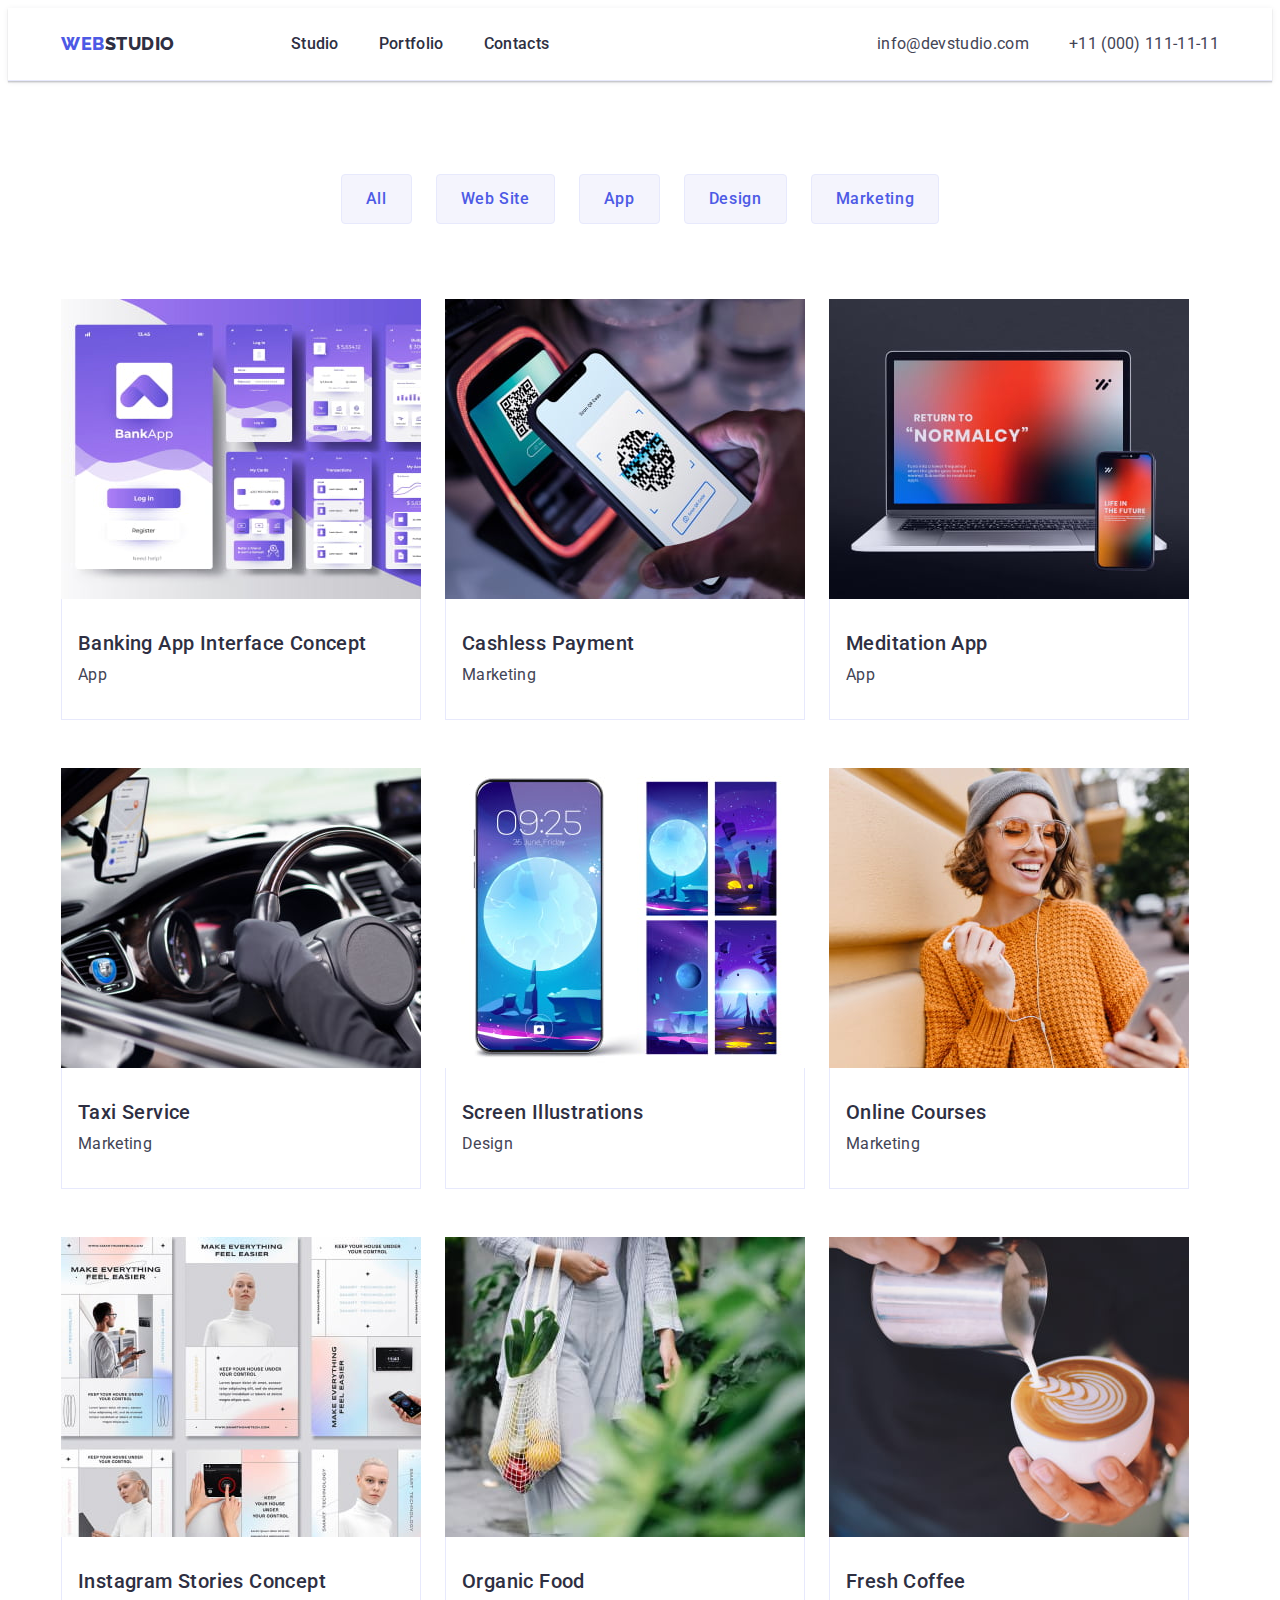
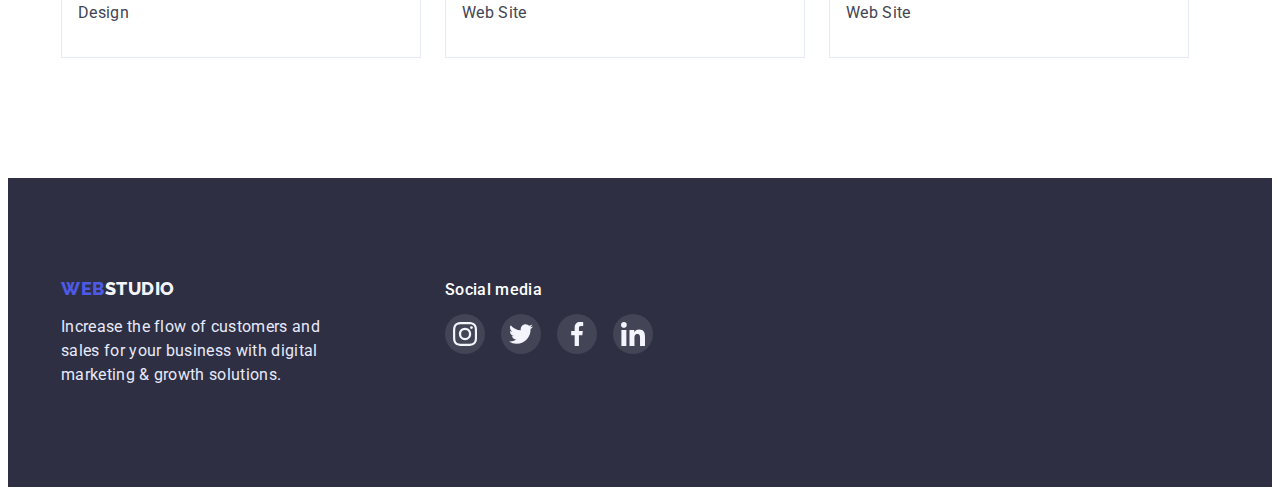
==== portfolio.html @ a37467e9 "Initial commit" ====
<!DOCTYPE html>
<html lang="en">
  <head>
    <meta charset="UTF-8" />
    <meta http-equiv="X-UA-Compatible" content="IE=edge" />
    <meta name="viewport" content="width=device-width, initial-scale=1.0" />
    <title>Document</title>

    <link rel="preconnect" href="https://fonts.googleapis.com" />
    <link rel="preconnect" href="https://fonts.gstatic.com" crossorigin />
    <link
      href="https://fonts.googleapis.com/css2?family=Raleway:wght@800&family=Roboto:wght@400;500;700&display=swap"
      rel="stylesheet"
    />
    <link
      rel="stylesheet"
      href="https://cdnjs.cloudflare.com/ajax/libs/modern-normalize/1.1.0/modern-normalize.min.css"
      integrity="sha512-wpPYUAdjBVSE4KJnH1VR1HeZfpl1ub8YT/NKx4PuQ5NmX2tKuGu6U/JRp5y+Y8XG2tV+wKQpNHVUX03MfMFn9Q=="
      crossorigin="anonymous"
      referrerpolicy="no-referrer"
    />
    <link rel="stylesheet" href="./css/styles.css" />
  </head>
  <body>
    <!-- header -->
    <header class="header">
      <div class="container header-container">
        <nav class="list header-nav">
          <a href="./index.html" class="header-logo link"
            >Web<span class="header-logo-span link">Studio</span></a
          >

          <ul class="list header-nav">
            <li class="header-item">
              <a href="./index.html" class="header-link-text link">Studio</a>
            </li>

            <li class="header-item">
              <a href="./portfolio.html" class="header-link-text link"> Portfolio</a>
            </li>

            <li class="header-item">
              <a href="" class="header-link-text link"> Contacts</a>
            </li>
          </ul>
        </nav>

        <address class="list header-address">
          <ul class="list address-menu">
            <li>
              <a
                href="mailto:info@devstudio.com"
                class="link header-contacts link-color"
                >info@devstudio.com</a
              >
            </li>
            <li>
              <a
                href="tel:+110001111111"
                class="link header-contacts link-color"
                >+11 (000) 111-11-11</a
              >
            </li>
          </ul>
        </address>
      </div>
    </header>
    <main>
      <section class="porftolio-section">
        <div class="container">
          <h1 class="visually-hidden">Portfolio</h1>

          <ul class="list btn-container">
            <li>
              <button type="button" class="btn">All</button>
            </li>
            <li>
              <button type="button" class="btn">Web Site</button>
            </li>
            <li>
              <button type="button" class="btn">App</button>
            </li>
            <li>
              <button type="button" class="btn">Design</button>
            </li>
            <li>
              <button type="button" class="btn">Marketing</button>
            </li>
          </ul>

          <ul class="list photo-container">
            <li class="border">
              <a href="" class="link photo-link">
                <img
                  src="./images/section-one-photo.jpg"
                  alt=" App"
                  width="360"
                  height="300"
                />
                <div class="bottom-text">
                  <h2 class="photo-text">Banking App Interface Concept</h2>
                  <p class="photo-comment">App</p>
                </div>
              </a>
            </li>
            <li class="border">
              <a href="" class="link photo-link">
                <img
                  src="./images/section-one-photo-t.jpg"
                  alt="Payment"
                  width="360"
                  height="300"
                />
                <div class="bottom-text">
                  <h2 class="photo-text">Cashless Payment</h2>
                  <p class="photo-comment">Marketing</p>
                </div>
              </a>
            </li>
            <li class="border">
              <a href="" class="link photo-link">
                <img
                  src="./images/section-one-photo-l.jpg"
                  alt="App"
                  width="360"
                  height="300"
                />
                <div class="bottom-text">
                  <h2 class="photo-text">Meditation App</h2>
                  <p class="photo-comment">App</p>
                </div>
              </a>
            </li>
            <li class="border">
              <a href="" class="link photo-link">
                <img
                  src="./images/section-two-photo.jpg"
                  alt="Taxi Service"
                  width="360"
                  height="300"
                />
                <div class="bottom-text">
                  <h2 class="photo-text">Taxi Service</h2>
                  <p class="photo-comment">Marketing</p>
                </div>
              </a>
            </li>
            <li class="border">
              <a href="" class="link photo-link">
                <img
                  src="./images/section-two-photo-t.jpg"
                  alt="Design"
                  width="360"
                  height="300"
                />
                <div class="bottom-text">
                  <h2 class="photo-text">Screen Illustrations</h2>
                  <p class="photo-comment">Design</p>
                </div>
              </a>
            </li>
            <li class="border">
              <a href="" class="link photo-link">
                <img
                  src="./images/section-two-photo-l.jpg"
                  alt="Online Courses"
                  width="360"
                  height="300"
                />
                <div class="bottom-text">
                  <h2 class="photo-text">Online Courses</h2>
                  <p class="photo-comment">Marketing</p>
                </div>
              </a>
            </li>
            <li class="border">
              <a href="" class="link photo-link">
                <img
                  src="./images/section-last-o.jpg"
                  alt="Instagram Stories"
                  width="360"
                  height="300"
                />
                <div class="bottom-text">
                  <h2 class="photo-text">Instagram Stories Concept</h2>
                  <p class="photo-comment">Design</p>
                </div>
              </a>
            </li>
            <li class="border">
              <a href="" class="link photo-link">
                <img
                  src="./images/section-last-photo-lemons.jpg"
                  alt="Web Site"
                  width="360"
                  height="300"
                />
                <div class="bottom-text">
                  <h2 class="photo-text">Organic Food</h2>
                  <p class="photo-comment">Web Site</p>
                </div>
              </a>
            </li>
            <li class="border">
              <a href="" class="link photo-link">
                <img
                  src="./images/section-last-l.jpg"
                  alt="Fresh Coffee"
                  width="360"
                  height="300"
                />
                <div class="bottom-text">
                  <h2 class="photo-text">Fresh Coffee</h2>
                  <p class="photo-comment">Web Site</p>
                </div>
              </a>
            </li>
          </ul>
        </div>
      </section>
    </main>
   <!-- footer  -->
   <footer class="footer">
    <div class="footer-container container">
      <div>
      <a href="./index.html" class="footer-logo link"
        >Web<span class="footer-span">Studio</span></a
      >
      <p class="footer-comment">
        Increase the flow of customers and sales for your business with
        digital marketing & growth solutions.
      </p>
    </div>
      <div class="social-media-container">
        <p class="our-social-media">Social media</p>
        <ul class="list social-media-list">
          <li class="link">
            <a class="footer-social-media-link" href="">
              <svg class="footer-social">
                <use href="./images/symbol-defs.svg#icon-instagram-2"></use>
              </svg>
            </a>
          </li>
          <li class="link">
            <a class="footer-social-media-link" href="">
              <svg class="footer-social">
                <use href="./images/symbol-defs.svg#icon-twitter-1"></use>
              </svg>
            </a>
          </li>
          <li class="link">
            <a class="footer-social-media-link" href="">
              <svg class="footer-social">
                <use href="./images/symbol-defs.svg#icon-facebook-1"></use>
              </svg>
            </a>
          </li>
          <li class="link">
            <a class="footer-social-media-link" href="">
              <svg class="footer-social">
                <use href="./images/symbol-defs.svg#icon-linkedin-1"></use>
              </svg>
            </a>
          </li>
        </ul>
      </div>
    </div>
  </footer>
  </body>
</html>
---- css/styles.css ----
:root {
  --white: #ffffff;
  --iris: #4d5ae5;
  --navy-blue: #2e2f42;
  --ocean: #404bbf;
  --f4f4fd: #f4f4fd;
  --e7e9fc: #e7e9fc;
  --gray: #434455;
  --light-slate: #8e8f99;
  --green: #31d0aa;
}
/* ------------------------------------------------- инструменты------------------------------------------------------------ */
h1,
h2,
h3,
h4,
h5,
h6,
p,
ul {
  margin: 0px;
}
ul {
  padding-left: 0px;
}
img {
  display: block;
}

.visually-hidden {
  position: absolute;
  width: 1px;
  height: 1px;
  margin: -1px;
  border: 0;
  padding: 0;

  white-space: nowrap;
  clip-path: inset(100%);
  clip: rect(0 0 0 0);
  overflow: hidden;
}
.link {
  text-decoration: none;
}
.list {
  list-style-type: none;
}
.icon-options {
  margin-bottom: 8px;
  display: flex;
  align-items: center;
  justify-content: center;
  height: 112px;
  background-color: var(--f4f4fd);
  border-radius: 4px;
}
/*-------------------------------------------------- body------------------------------------------------------------------- */
body {
  background-color: var(--white);
  font-family: "Roboto", sans-serif;
  color: var(--gray);
}
/*-------------------------------------------------- header------------------------------------------------------------------- */
.header {
  border-bottom: 1px solid var(--e7e9fc);
  box-shadow: 0px 2px 1px rgba(46, 47, 66, 0.08),
    0px 1px 1px rgba(46, 47, 66, 0.16), 0px 1px 6px rgba(46, 47, 66, 0.08);
  /* outline: 5px solid teal; */
}
.header-container {
  display: flex;
  align-items: center;
}
.header-logo {
  margin-right: 76px;
  align-items: center;
  font-family: "Raleway", sans-serif;
  font-style: normal;
  font-weight: 800;
  font-size: 18px;
  line-height: 1.17;
  text-transform: uppercase;
  letter-spacing: 0.03em;
  color: var(--iris);
}
.header-logo-span {
  color: var(--navy-blue);
}

.header-link-text {
  display: block;
  padding-top: 24px;
  padding-bottom: 24px;
  font-weight: 500;
  font-size: 16px;
  line-height: 1.5;
  letter-spacing: 0.02em;
  color: var(--navy-blue);
}
.header-contacts {
  letter-spacing: 0.02em;
  font-weight: 400;
  font-size: 16px;
  line-height: 1.5;
  color: var(--gray);
}
.link-color {
  color: var(--gray);
}
.header-text:hover {
  color: var(--ocean);
}
.header-text:focus {
  color: var(--ocean);
}
.header-contacts:hover {
  color: var(--ocean);
}
.header-contacts:focus {
  color: var(--ocean);
}

.link-header {
  /* background-color: tomato; */
}

.header-nav {
  gap: 40px;
  align-items: center;
  display: flex;
  color: var(--navy-blue);
}
.address-menu {
  gap: 40px;
  display: flex;
  align-items: center;
  color: var(--navy-blue);
}

.header-nav :hover,
.header-nav :focus {
  color: var(--ocean);
}
.header-address {
  margin-left: auto;
  font-family: "Roboto", sans-serif;
  font-style: normal;
  color: var(--gray);
}
/*-------------------------------------------------- section1------------------------------------------------------------------- */
.hero-section {
  margin: 0 auto;
  padding-top: 188px;
  padding-bottom: 188px;
  text-align: center;
  background-image: linear-gradient(
      rgba(46, 47, 66, 0.7),
      rgba(46, 47, 66, 0.7)
    ),
    url(../images/backgruond-img-sectionone.jpg);
  background-size: cover;
  width: 1440px;
  background-repeat: no-repeat;
  background-position: center;
}
.hero-text-title {
  width: 496px;
  margin-left: auto;
  margin-right: auto;
  margin-bottom: 48px;

  font-weight: 700;
  font-size: 56px;
  line-height: 1.07;
  letter-spacing: 0.02em;
  color: var(--white);
}
.hero-btn {
  border-radius: 4px;
  border-color: transparent;
  padding: 16px 32px;
  
  background-color: var(--iris);
  font-family: "Roboto", sans-serif;
  font-style: normal;
  font-weight: 500;
  font-size: 16px;
  line-height: 1.5;
  letter-spacing: 0.04em;
  color: var(--white);
  cursor: pointer;
  box-shadow: 0px 4px 4px rgba(0, 0, 0, 0.15);
}
.hero-btn:hover {
  background-color: var(--ocean);
  cursor: pointer;
}
.hero-btn:focus {
  background-color: var(--ocean);
}

/*-------------------------------------------------- section2------------------------------------------------------------------- */
.about-hero {
  /* outline: 4px solid orange; */
  padding-top: 120px;
  padding-bottom: 120px;
}
.about-hero .list {
  display: flex;
  gap: 24px;
}
.caption-list {
  flex-basis: calc((100%-3 * 24) / 4);
}
.caption-texts {
  margin-bottom: 8px;
  font-weight: 500;
  font-size: 20px;
  line-height: 1.2;
  letter-spacing: 0.02em;
  color: var(--navy-blue);
}
.caption-comment {
  font-weight: 400;
  font-size: 16px;
  line-height: 1.5;
  letter-spacing: 0.02em;
  color: var(--gray);
}
/*-------------------------------------------------- section3------------------------------------------------------------------- */
.work-hero-caption {
  font-weight: 700;
  font-size: 36px;
  line-height: 1.11;
  text-align: center;
  letter-spacing: 0.02em;
  text-transform: capitalize;
  color: var(--navy-blue);
}
/*-------------------------------------------------- section4------------------------------------------------------------------- */
.hero-team {
  padding-top: 120px;
  padding-bottom: 120px;
  background-color: var(--f4f4fd);
}
.hero-team .list {
  display: flex;
  gap: 24px;
  justify-content: center;
}

.team-caption {
  margin-bottom: 72px;
  font-weight: 700;
  font-size: 36px;
  line-height: 1.11;
  text-align: center;
  letter-spacing: 0.02em;
  text-transform: capitalize;
  color: var(--navy-blue);
}
.our-employees {
  text-align: center;
  margin-top: 32px;
  margin-bottom: 8px;
  font-weight: 500;
  font-size: 20px;
  line-height: 1.2;

  letter-spacing: 0.02em;
  color: var(--navy-blue);
}
.empl-comment {
  text-align: center;
  font-size: 16px;
  line-height: 1.5;
  letter-spacing: 0.02em;
  color: var(--gray);
  margin-bottom: 8px;
}
/*-------------------------------------------------- section4------------------------------------------------------------------- */
.hero-li {
  box-shadow: 0px 1px 6px rgba(46, 47, 66, 0.08),
    0px 1px 1px rgba(46, 47, 66, 0.16), 0px 2px 1px rgba(46, 47, 66, 0.08);
  padding-bottom: 32px;
  background-color: var(--white);
  border-radius: 0px 0px 4px 4px;
}
.footer {
  /* outline: 4px solid tomato; */
  padding-top: 100px;
  padding-bottom: 100px;
  background-color: var(--navy-blue);
}
.footer-logo {
  font-family: "Raleway", sans-serif;
  font-style: normal;
  font-weight: 800;
  font-size: 18px;
  line-height: 1.17;

  letter-spacing: 0.03em;
  text-transform: uppercase;
  color: var(--iris);
}
.footer-span {
  color: var(--f4f4fd);
}
.footer-comment {
  width: 264px;
  text-align: start;
  margin-top: 16px;
  font-size: 16px;
  line-height: 1.5;
  letter-spacing: 0.02em;
  color: var(--e7e9fc);
}
/*-------------------------------------------------- portfolio------------------------------------------------------------------- */
.photo-text {
  text-align: start;
  margin-bottom: 8px;
  font-weight: 500;
  font-size: 20px;
  line-height: 1.2;
  letter-spacing: 0.02em;
  color: var(--navy-blue);
}
.photo-comment {
  font-size: 16px;
  line-height: 1.5;
  letter-spacing: 0.02em;
  color: #434455;
}
.btn {
  border-radius: 4px;
  border: 1px solid #e7e9fc;
  padding: 12px 24px;

  font-family: "Roboto", sans-serif;
  font-style: normal;
  font-weight: 500;
  font-size: 16px;
  line-height: 1.5;

  letter-spacing: 0.04em;
  color: var(--iris);
  cursor: pointer;
  background-color: var(--f4f4fd);
}
.btn:hover,
.btn:focus {
  border-color: transparent;
  color: var(--white);
  background-color: var(--ocean);
  box-shadow: 0px 3px 1px rgba(0, 0, 0, 0.1), 0px 2px 1px rgba(0, 0, 0, 0.08),
    0px 2px 2px rgba(0, 0, 0, 0.12);
}

/* --------------------------------------------------------Геометрия---------------------------------------------------------------------- */

.container {
  margin: 0 auto;
  width: 1158px;
  padding-left: 15px;
  padding-right: 15px;
}

.section-container {
  /* outline: 2px solid brown; */
}
.work-hero .list {
  display: flex;
  margin-top: 72px;

  gap: 24px;
}

.work-hero {
  padding-bottom: 120px;
  /* outline: 4px solid tomato; */
}
/* .hero-team {
  outline: 4px solid tomato;
} */

/* portfolio */
.photo-container {
  display: flex;
  gap: 48px 24px;
  flex-wrap: wrap;
  /* outline: 4px solid tomato; */
}
.btn-container {
  /* outline: 4px solid tomato; */
  justify-content: center;
  display: flex;
  gap: 24px;

  margin-bottom: 75px;
  align-items: center;
}
.bottom-text {
  padding-top: 32px;
  padding-bottom: 32px;
  padding-right: 16px;
  padding-left: 16px;
  border: 1px solid var(--e7e9fc);
  border-top: none;
}

.porftolio-section {
  padding-bottom: 120px;
  padding-top: 93px;
}
.social-logos {
  display: flex;
  gap: 24px;
}
/* .social-circles{
  align-items: center;
} */
.team-social-link {
  display: flex;
  align-items: center;
  justify-content: center;
  width: 40px;
  height: 40px;
  background-color: var(--iris);
  border-radius: 50%;
}
.team-social-link:hover,
.team-social-link:focus {
  background-color: var(--ocean);
}
.team-social-media {
  width: 16px;
  height: 16px;
}
/* --------------------------------------------------------customers------------------------------------ */
.our-customers-sections {
  padding-top: 130px;
  padding-bottom: 120px;
}
.customers-title {
  text-align: center;
  margin-bottom: 72px;
  font-weight: 700;
  font-size: 36px;
  line-height: 1.11;
  letter-spacing: 0.02em;
  color: var(--navy-blue);
}
.customers-list {
  display: flex;
  gap: 24px;
}
.customers-size {
  flex-basis: calc((100%-120) / 6);
}
.customers-link {
  display: flex;
  justify-content: center;
  align-items: center;
  border: 1px solid var(--light-slate);
  border-radius: 4px;
  height: 88px;
}
.customers-link:hover .our-customers-logo,
.customers-link:focus .our-customers-logo {
  fill: var(--ocean);
}
.customers-link:hover,
.customers-link:focus {
  border-color: var(--ocean);
}
.our-customers-logo {
  fill: var(--light-slate);
  width: 104px;
  height: 56px;
}

.our-social-media {
  margin-bottom: 12px;
  font-weight: 500;
  font-size: 16px;
  line-height: 1.5;
  letter-spacing: 0.02em;
  color: var(--white);
}
.footer-social {
  width: 24px;
  height: 24px;
}
.footer-container {
  display: flex;
}
.social-media-container
{
  margin-left: 120px;
}
.social-media-list {
  display: flex;
  gap: 16px;
}
.footer-social-media-link {
  display: flex;
  align-items: center;
  justify-content: center;
  width: 40px;
  height: 40px;
  background-color: rgba(255, 255, 255, 0.1);
  border-radius: 50%;
}
.footer-social-media-link:hover,
.footer-social-media-link:focus {
  background-color: var(--green);
}
.photo-link {
  display: block;
}
.photo-link:hover,
.photo-link:focus {
  box-shadow: 0px 1px 6px rgba(46, 47, 66, 0.08),
    0px 1px 1px rgba(46, 47, 66, 0.16), 0px 2px 1px rgba(46, 47, 66, 0.08);
}
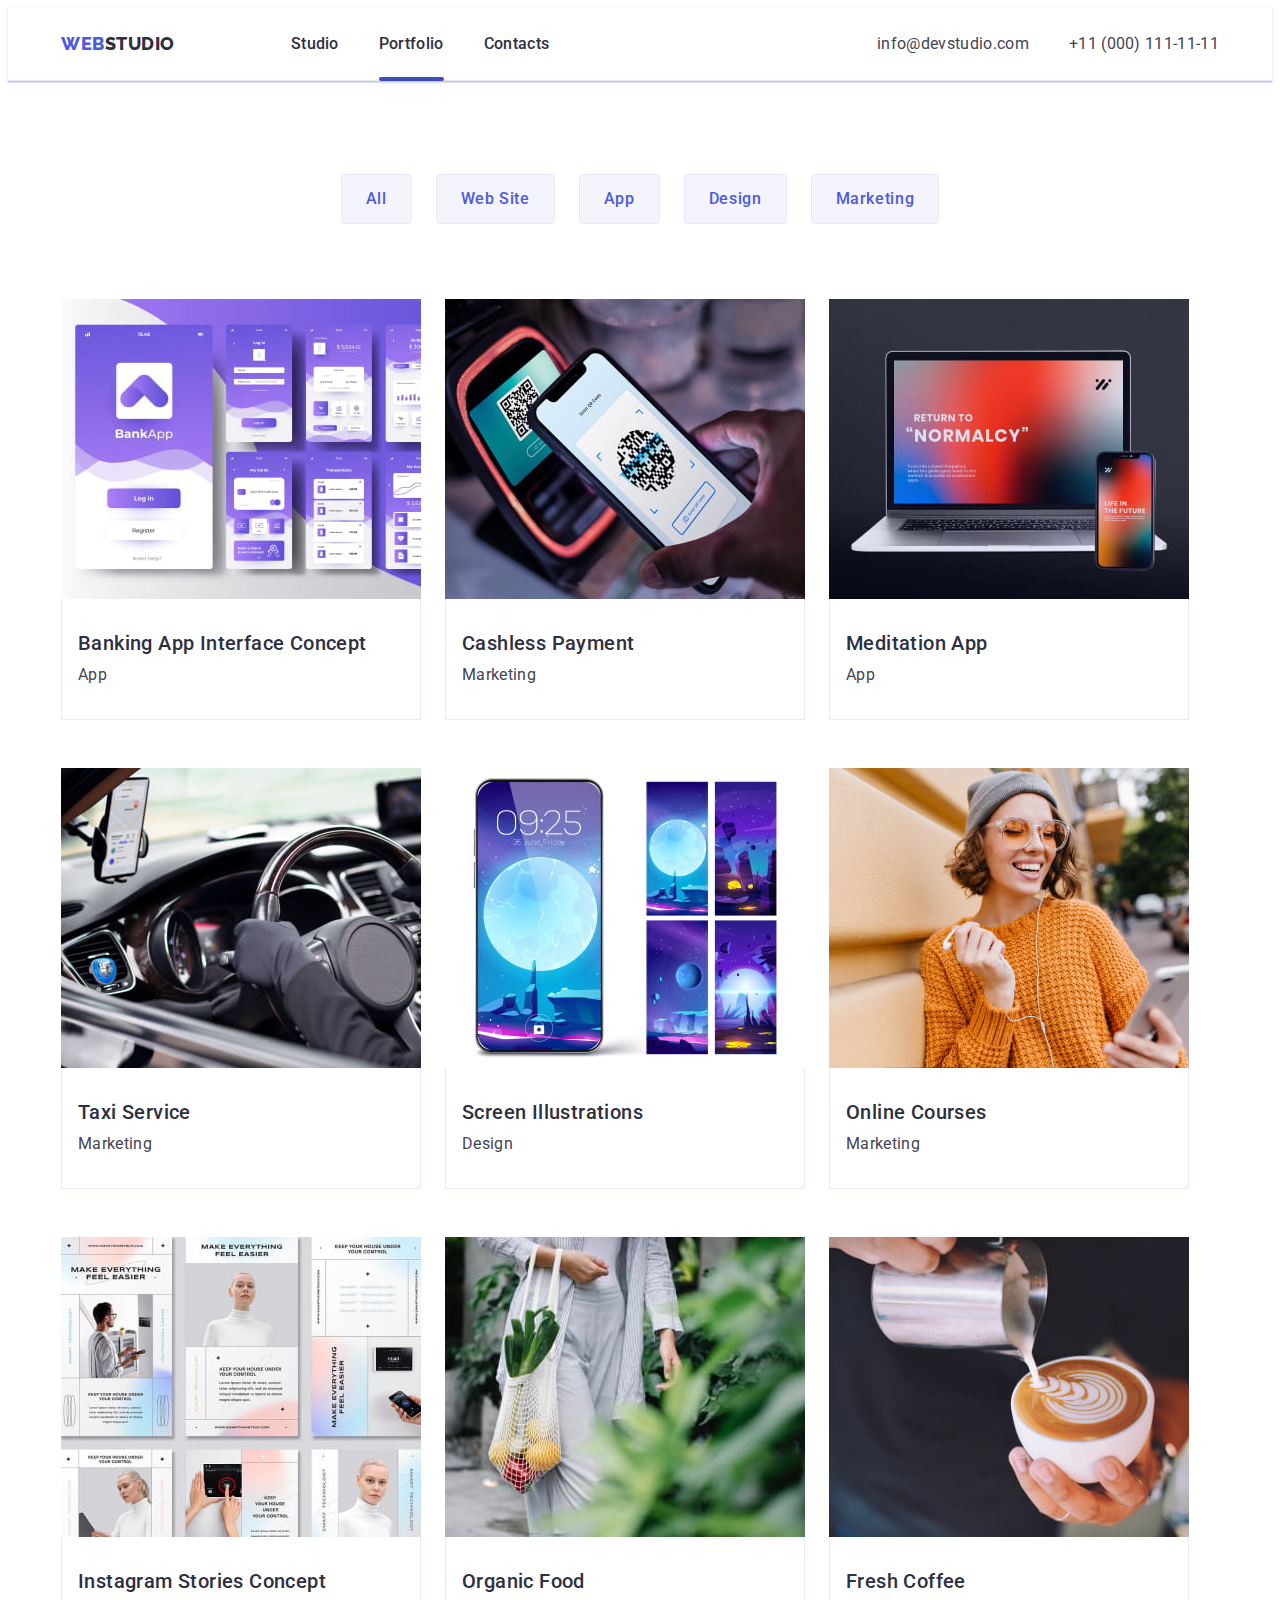
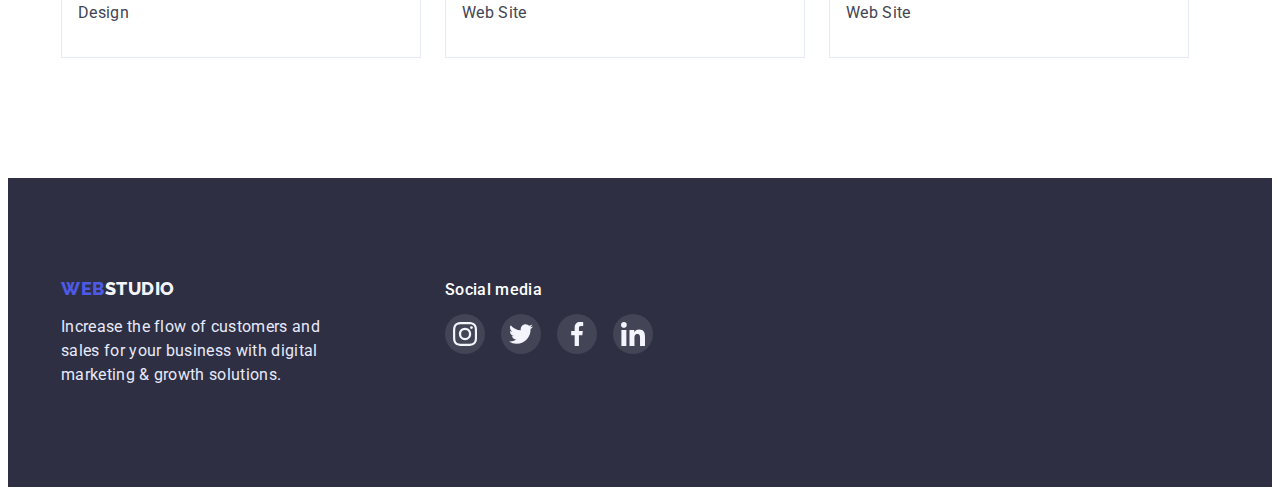
==== commit d242a3be: "commite" ====
--- a/portfolio.html
+++ b/portfolio.html
@@ -32,11 +32,13 @@
 
           <ul class="list header-nav">
             <li class="header-item">
-              <a href="./index.html" class="header-link-text link">Studio</a>
+              <a href="./index.html" class="header-link-text  link">Studio</a>
             </li>
 
             <li class="header-item">
-              <a href="./portfolio.html" class="header-link-text link"> Portfolio</a>
+              <a href="./portfolio.html" class="header-link-text header-anim link">
+                Portfolio</a
+              >
             </li>
 
             <li class="header-item">
@@ -91,26 +93,45 @@
           <ul class="list photo-container">
             <li class="border">
               <a href="" class="link photo-link">
-                <img
-                  src="./images/section-one-photo.jpg"
-                  alt=" App"
-                  width="360"
-                  height="300"
-                />
+                <div class="photo-thumb">
+                  <div class="overlay">
+                    <p class="overlay-comment">
+                      14 Stylish and User-Friendly App Design Concepts · Task
+                      Manager App · Calorie Tracker App · Exotic Fruit Ecommerce
+                      App · Cloud Storage App
+                    </p>
+                  </div>
+                  <img
+                    src="./images/section-one-photo.jpg"
+                    alt=" App"
+                    width="360"
+                    height="300"
+                  />
+                </div>
                 <div class="bottom-text">
                   <h2 class="photo-text">Banking App Interface Concept</h2>
                   <p class="photo-comment">App</p>
                 </div>
               </a>
             </li>
-            <li class="border">
-              <a href="" class="link photo-link">
-                <img
-                  src="./images/section-one-photo-t.jpg"
-                  alt="Payment"
-                  width="360"
-                  height="300"
-                />
+
+            <li class="border">
+              <a href="" class="link photo-link">
+                <div class="photo-thumb">
+                  <div class="overlay">
+                    <p class="overlay-comment">
+                      14 Stylish and User-Friendly App Design Concepts · Task
+                      Manager App · Calorie Tracker App · Exotic Fruit Ecommerce
+                      App · Cloud Storage App
+                    </p>
+                  </div>
+                  <img
+                    src="./images/section-one-photo-t.jpg"
+                    alt="Payment"
+                    width="360"
+                    height="300"
+                  />
+                </div>
                 <div class="bottom-text">
                   <h2 class="photo-text">Cashless Payment</h2>
                   <p class="photo-comment">Marketing</p>
@@ -119,12 +140,22 @@
             </li>
             <li class="border">
               <a href="" class="link photo-link">
-                <img
-                  src="./images/section-one-photo-l.jpg"
-                  alt="App"
-                  width="360"
-                  height="300"
-                />
+                <div class="photo-thumb">
+                  <div class="overlay">
+                    <p class="overlay-comment">
+                      14 Stylish and User-Friendly App Design Concepts · Task
+                      Manager App · Calorie Tracker App · Exotic Fruit Ecommerce
+                      App · Cloud Storage App
+                    </p>
+                  </div>
+                  <img
+                    src="./images/section-one-photo-l.jpg"
+                    alt="App"
+                    width="360"
+                    height="300"
+                  />
+                </div>
+
                 <div class="bottom-text">
                   <h2 class="photo-text">Meditation App</h2>
                   <p class="photo-comment">App</p>
@@ -133,12 +164,21 @@
             </li>
             <li class="border">
               <a href="" class="link photo-link">
-                <img
-                  src="./images/section-two-photo.jpg"
-                  alt="Taxi Service"
-                  width="360"
-                  height="300"
-                />
+                <div class="photo-thumb">
+                  <div class="overlay">
+                    <p class="overlay-comment">
+                      14 Stylish and User-Friendly App Design Concepts · Task
+                      Manager App · Calorie Tracker App · Exotic Fruit Ecommerce
+                      App · Cloud Storage App
+                    </p>
+                  </div>
+                  <img
+                    src="./images/section-two-photo.jpg"
+                    alt="Taxi Service"
+                    width="360"
+                    height="300"
+                  />
+                </div>
                 <div class="bottom-text">
                   <h2 class="photo-text">Taxi Service</h2>
                   <p class="photo-comment">Marketing</p>
@@ -147,12 +187,21 @@
             </li>
             <li class="border">
               <a href="" class="link photo-link">
-                <img
-                  src="./images/section-two-photo-t.jpg"
-                  alt="Design"
-                  width="360"
-                  height="300"
-                />
+                <div class="photo-thumb">
+                  <div class="overlay">
+                    <p class="overlay-comment">
+                      14 Stylish and User-Friendly App Design Concepts · Task
+                      Manager App · Calorie Tracker App · Exotic Fruit Ecommerce
+                      App · Cloud Storage App
+                    </p>
+                  </div>
+                  <img
+                    src="./images/section-two-photo-t.jpg"
+                    alt="Design"
+                    width="360"
+                    height="300"
+                  />
+                </div>
                 <div class="bottom-text">
                   <h2 class="photo-text">Screen Illustrations</h2>
                   <p class="photo-comment">Design</p>
@@ -161,12 +210,21 @@
             </li>
             <li class="border">
               <a href="" class="link photo-link">
-                <img
-                  src="./images/section-two-photo-l.jpg"
-                  alt="Online Courses"
-                  width="360"
-                  height="300"
-                />
+                <div class="photo-thumb">
+                  <div class="overlay">
+                    <p class="overlay-comment">
+                      14 Stylish and User-Friendly App Design Concepts · Task
+                      Manager App · Calorie Tracker App · Exotic Fruit Ecommerce
+                      App · Cloud Storage App
+                    </p>
+                  </div>
+                  <img
+                    src="./images/section-two-photo-l.jpg"
+                    alt="Online Courses"
+                    width="360"
+                    height="300"
+                  />
+                </div>
                 <div class="bottom-text">
                   <h2 class="photo-text">Online Courses</h2>
                   <p class="photo-comment">Marketing</p>
@@ -175,12 +233,21 @@
             </li>
             <li class="border">
               <a href="" class="link photo-link">
-                <img
-                  src="./images/section-last-o.jpg"
-                  alt="Instagram Stories"
-                  width="360"
-                  height="300"
-                />
+                <div class="photo-thumb">
+                  <div class="overlay">
+                    <p class="overlay-comment">
+                      14 Stylish and User-Friendly App Design Concepts · Task
+                      Manager App · Calorie Tracker App · Exotic Fruit Ecommerce
+                      App · Cloud Storage App
+                    </p>
+                  </div>
+                  <img
+                    src="./images/section-last-o.jpg"
+                    alt="Instagram Stories"
+                    width="360"
+                    height="300"
+                  />
+                </div>
                 <div class="bottom-text">
                   <h2 class="photo-text">Instagram Stories Concept</h2>
                   <p class="photo-comment">Design</p>
@@ -189,12 +256,21 @@
             </li>
             <li class="border">
               <a href="" class="link photo-link">
-                <img
-                  src="./images/section-last-photo-lemons.jpg"
-                  alt="Web Site"
-                  width="360"
-                  height="300"
-                />
+                <div class="photo-thumb">
+                  <div class="overlay">
+                    <p class="overlay-comment">
+                      14 Stylish and User-Friendly App Design Concepts · Task
+                      Manager App · Calorie Tracker App · Exotic Fruit Ecommerce
+                      App · Cloud Storage App
+                    </p>
+                  </div>
+                  <img
+                    src="./images/section-last-photo-lemons.jpg"
+                    alt="Web Site"
+                    width="360"
+                    height="300"
+                  />
+                </div>
                 <div class="bottom-text">
                   <h2 class="photo-text">Organic Food</h2>
                   <p class="photo-comment">Web Site</p>
@@ -203,12 +279,21 @@
             </li>
             <li class="border">
               <a href="" class="link photo-link">
-                <img
-                  src="./images/section-last-l.jpg"
-                  alt="Fresh Coffee"
-                  width="360"
-                  height="300"
-                />
+                <div class="photo-thumb">
+                  <div class="overlay">
+                    <p class="overlay-comment">
+                      14 Stylish and User-Friendly App Design Concepts · Task
+                      Manager App · Calorie Tracker App · Exotic Fruit Ecommerce
+                      App · Cloud Storage App
+                    </p>
+                  </div>
+                  <img
+                    src="./images/section-last-l.jpg"
+                    alt="Fresh Coffee"
+                    width="360"
+                    height="300"
+                  />
+                </div>
                 <div class="bottom-text">
                   <h2 class="photo-text">Fresh Coffee</h2>
                   <p class="photo-comment">Web Site</p>
@@ -219,52 +304,52 @@
         </div>
       </section>
     </main>
-   <!-- footer  -->
-   <footer class="footer">
-    <div class="footer-container container">
-      <div>
-      <a href="./index.html" class="footer-logo link"
-        >Web<span class="footer-span">Studio</span></a
-      >
-      <p class="footer-comment">
-        Increase the flow of customers and sales for your business with
-        digital marketing & growth solutions.
-      </p>
-    </div>
-      <div class="social-media-container">
-        <p class="our-social-media">Social media</p>
-        <ul class="list social-media-list">
-          <li class="link">
-            <a class="footer-social-media-link" href="">
-              <svg class="footer-social">
-                <use href="./images/symbol-defs.svg#icon-instagram-2"></use>
-              </svg>
-            </a>
-          </li>
-          <li class="link">
-            <a class="footer-social-media-link" href="">
-              <svg class="footer-social">
-                <use href="./images/symbol-defs.svg#icon-twitter-1"></use>
-              </svg>
-            </a>
-          </li>
-          <li class="link">
-            <a class="footer-social-media-link" href="">
-              <svg class="footer-social">
-                <use href="./images/symbol-defs.svg#icon-facebook-1"></use>
-              </svg>
-            </a>
-          </li>
-          <li class="link">
-            <a class="footer-social-media-link" href="">
-              <svg class="footer-social">
-                <use href="./images/symbol-defs.svg#icon-linkedin-1"></use>
-              </svg>
-            </a>
-          </li>
-        </ul>
+    <!-- footer  -->
+    <footer class="footer">
+      <div class="footer-container container">
+        <div>
+          <a href="./index.html" class="footer-logo link"
+            >Web<span class="footer-span">Studio</span></a
+          >
+          <p class="footer-comment">
+            Increase the flow of customers and sales for your business with
+            digital marketing & growth solutions.
+          </p>
+        </div>
+        <div class="social-media-container">
+          <p class="our-social-media">Social media</p>
+          <ul class="list social-media-list">
+            <li class="link">
+              <a class="footer-social-media-link" href="">
+                <svg class="footer-social">
+                  <use href="./images/symbol-defs.svg#icon-instagram-2"></use>
+                </svg>
+              </a>
+            </li>
+            <li class="link">
+              <a class="footer-social-media-link" href="">
+                <svg class="footer-social">
+                  <use href="./images/symbol-defs.svg#icon-twitter-1"></use>
+                </svg>
+              </a>
+            </li>
+            <li class="link">
+              <a class="footer-social-media-link" href="">
+                <svg class="footer-social">
+                  <use href="./images/symbol-defs.svg#icon-facebook-1"></use>
+                </svg>
+              </a>
+            </li>
+            <li class="link">
+              <a class="footer-social-media-link" href="">
+                <svg class="footer-social">
+                  <use href="./images/symbol-defs.svg#icon-linkedin-1"></use>
+                </svg>
+              </a>
+            </li>
+          </ul>
+        </div>
       </div>
-    </div>
-  </footer>
+    </footer>
   </body>
 </html>
--- a/css/styles.css
+++ b/css/styles.css
@@ -8,6 +8,8 @@
   --gray: #434455;
   --light-slate: #8e8f99;
   --green: #31d0aa;
+  --cloud: #d9d9d9;
+  --cubic-bezier: cubic-bezier(0.4, 0, 0.2, 1);
 }
 /* ------------------------------------------------- инструменты------------------------------------------------------------ */
 h1,
@@ -54,6 +56,9 @@
   height: 112px;
   background-color: var(--f4f4fd);
   border-radius: 4px;
+}
+.defolt-btn{
+  cursor: pointer;
 }
 /*-------------------------------------------------- body------------------------------------------------------------------- */
 body {
@@ -180,7 +185,7 @@
   border-radius: 4px;
   border-color: transparent;
   padding: 16px 32px;
-  
+
   background-color: var(--iris);
   font-family: "Roboto", sans-serif;
   font-style: normal;
@@ -495,8 +500,7 @@
 .footer-container {
   display: flex;
 }
-.social-media-container
-{
+.social-media-container {
   margin-left: 120px;
 }
 .social-media-list {
@@ -524,3 +528,86 @@
   box-shadow: 0px 1px 6px rgba(46, 47, 66, 0.08),
     0px 1px 1px rgba(46, 47, 66, 0.16), 0px 2px 1px rgba(46, 47, 66, 0.08);
 }
+.photo-thumb {
+  position: relative;
+  overflow: hidden;
+}
+.overlay {
+  position: absolute;
+  left: 0;
+  top: 0;
+  width: 100%;
+  height: 100%;
+  background-color: var(--iris);
+  transform: translateY(100%);
+  transition: transform 250ms var(--cubic-bezier);
+}
+.photo-link:hover .overlay,
+.photo-link:focus .overlay {
+  transform: translateY(0);
+}
+.overlay-comment {
+  width: 100%;
+  height: 100%;
+  padding-top: 40px;
+  padding-left: 32px;
+  padding-right: 32px;
+  line-height: 1.5;
+  letter-spacing: 0.02em;
+  color: var(--cloud);
+}
+.header-anim {
+  position: relative;
+}
+.header-anim::after {
+  content: "";
+  left: 0px;
+  bottom: -1px;
+  width: 100%;
+  height: 4px;
+  position: absolute;
+  background: var(--ocean);
+  border-radius: 2px;
+}
+/* modal */
+.back-drop {
+  position: fixed;
+  width: 100%;
+  height: 100%;
+  top: 0;
+  left: 0;
+  background-color: rgba(46, 47, 66, 0.4);
+}
+.modal-window {
+  position: absolute;
+  width: 408px;
+  height: 576px;
+  top: 50%;
+  left: 50%;
+  transform: translate(-50%, -50%);
+  background: #fcfcfc;
+  box-shadow: 0px 1px 1px rgba(0, 0, 0, 0.14), 0px 1px 3px rgba(0, 0, 0, 0.12),
+    0px 2px 1px rgba(0, 0, 0, 0.2);
+  border-radius: 4px;
+}
+.close-modal {
+  position: absolute;
+  top: 24px;
+  right: 24px;
+  display: flex;
+  align-items: center;
+  justify-content: center;
+  width: 24px;
+  height: 24px;
+  background: var(--e7e9fc);
+  border: 1px solid rgba(0, 0, 0, 0.1);
+  border-radius: 50%;
+  
+}
+.is-hidden{
+  opacity: 0;
+  pointer-events: none;
+  visibility: hidden;
+  transition-duration: 500ms;
+  
+}
